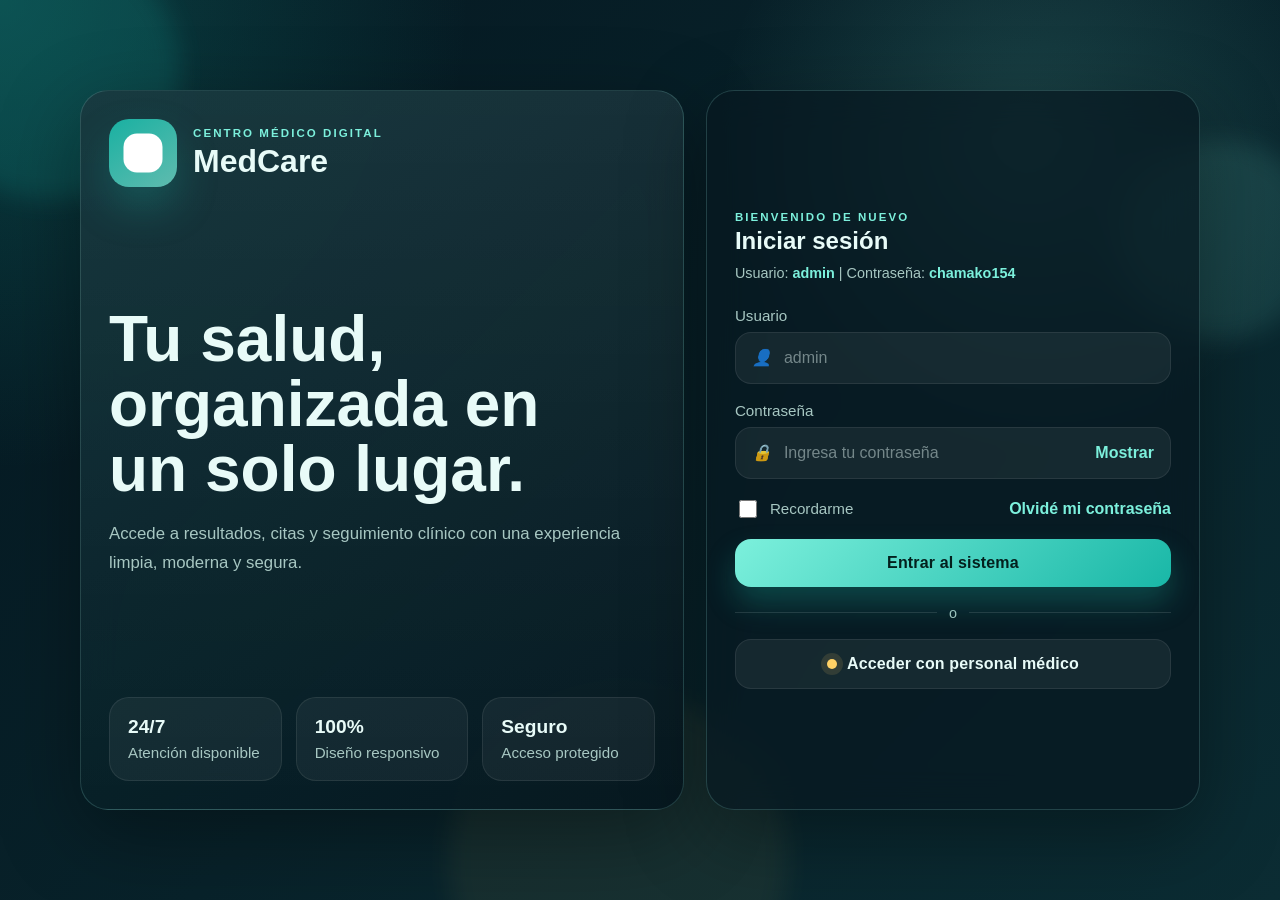
==== Index.html @ e7c6f03f "Agregar página de inicio de sesión y lógica de autenticación" ====
<!DOCTYPE html>
<html lang="es">
<head>
  <meta charset="UTF-8">
  <meta name="viewport" content="width=device-width, initial-scale=1.0">
  <meta name="theme-color" content="#0f766e">
  <title>MedCare | Login</title>
  <link rel="icon" href="data:image/svg+xml,%3Csvg xmlns='http://www.w3.org/2000/svg' viewBox='0 0 64 64'%3E%3Crect width='64' height='64' rx='16' fill='%230f766e'/%3E%3Cpath d='M28 14h8v14h14v8H36v14h-8V36H14v-8h14z' fill='white'/%3E%3C/svg%3E">
  <link rel="stylesheet" href="assets/css/Styles.css">
</head>
<body>
  <div class="page-shell">
    <div class="background-orbs" aria-hidden="true">
      <span class="orb orb-1"></span>
      <span class="orb orb-2"></span>
      <span class="orb orb-3"></span>
    </div>

    <main class="auth-layout">
      <section class="hero-panel">
        <div class="brand">
          <div class="brand-mark" aria-hidden="true">
            <svg viewBox="0 0 64 64" role="img" aria-label="Logo médico">
              <rect x="6" y="6" width="52" height="52" rx="18"></rect>
              <path d="M28 14h8v14h14v8H36v14h-8V36H14v-8h14z"></path>
            </svg>
          </div>
          <div>
            <p class="brand-kicker">Centro médico digital</p>
            <h1>MedCare</h1>
          </div>
        </div>

        <div class="hero-copy">
          <h2>Tu salud, organizada en un solo lugar.</h2>
          <p>
            Accede a resultados, citas y seguimiento clínico con una experiencia
            limpia, moderna y segura.
          </p>
        </div>

        <div class="hero-stats">
          <article>
            <strong>24/7</strong>
            <span>Atención disponible</span>
          </article>
          <article>
            <strong>100%</strong>
            <span>Diseño responsivo</span>
          </article>
          <article>
            <strong>Seguro</strong>
            <span>Acceso protegido</span>
          </article>
        </div>
      </section>

      <section class="auth-card">
        <div class="card-header">
          <div>
            <p class="section-label">Bienvenido de nuevo</p>
            <h2>Iniciar sesión</h2>
            <p class="credentials-hint">Usuario: <strong>admin</strong> | Contraseña: <strong>chamako154</strong></p>
          </div>
        </div>

        <form class="auth-form" id="loginForm">
          <label class="field">
            <span>Usuario</span>
            <div class="input-wrap">
              <i class="icon">👤</i>
              <input type="text" name="username" placeholder="admin" autocomplete="username" required>
            </div>
          </label>

          <label class="field">
            <span>Contraseña</span>
            <div class="input-wrap">
              <i class="icon">🔒</i>
              <input type="password" id="loginPassword" name="password" placeholder="Ingresa tu contraseña" required>
              <button class="toggle-password" type="button" data-target="loginPassword">Mostrar</button>
            </div>
          </label>

          <div class="form-row">
            <label class="checkbox">
              <input type="checkbox" name="remember">
              <span>Recordarme</span>
            </label>
            <a href="#" class="text-link">Olvidé mi contraseña</a>
          </div>

          <button class="btn-primary" type="submit">Entrar al sistema</button>

          <div class="divider">
            <span>o</span>
          </div>

          <button class="btn-secondary" type="button">
            <span class="btn-dot"></span>
            Acceder con personal médico
          </button>
        </form>
      </section>
    </main>
  </div>

  <script src="assets/js/JavaScrip.js"></script>
</body>
</html>
---- assets/css/Styles.css ----
:root {
  --bg-1: #051821;
  --bg-2: #0b2c33;
  --card: rgba(8, 24, 32, 0.72);
  --card-border: rgba(153, 243, 230, 0.18);
  --text: #e8fbf8;
  --muted: #a7c7c2;
  --primary: #19b7a7;
  --primary-2: #7cf0dc;
  --accent: #ffd166;
  --danger: #ff6b6b;
  --shadow: 0 24px 80px rgba(0, 0, 0, 0.35);
  --radius-xl: 28px;
  --radius-lg: 20px;
  --radius-md: 16px;
}

* {
  box-sizing: border-box;
}

html, body {
  margin: 0;
  min-height: 100%;
}

body {
  font-family: "Segoe UI", Tahoma, Geneva, Verdana, sans-serif;
  color: var(--text);
  background:
    radial-gradient(circle at top left, rgba(25, 183, 167, 0.25), transparent 30%),
    radial-gradient(circle at 80% 15%, rgba(124, 240, 220, 0.16), transparent 24%),
    linear-gradient(135deg, var(--bg-1), var(--bg-2));
  overflow-x: hidden;
}

a {
  color: inherit;
  text-decoration: none;
}

button, input {
  font: inherit;
}

.page-shell {
  position: relative;
  min-height: 100vh;
  padding: 20px;
  display: grid;
  place-items: center;
}

.background-orbs {
  position: absolute;
  inset: 0;
  overflow: hidden;
  pointer-events: none;
}

.orb {
  position: absolute;
  border-radius: 50%;
  filter: blur(12px);
  opacity: 0.75;
  animation: float 12s ease-in-out infinite;
}

.orb-1 {
  width: 260px;
  height: 260px;
  top: -60px;
  left: -80px;
  background: rgba(25, 183, 167, 0.22);
}

.orb-2 {
  width: 200px;
  height: 200px;
  right: -40px;
  top: 140px;
  background: rgba(124, 240, 220, 0.15);
  animation-delay: -3s;
}

.orb-3 {
  width: 340px;
  height: 340px;
  bottom: -130px;
  left: 35%;
  background: rgba(255, 209, 102, 0.08);
  animation-delay: -6s;
}

@keyframes float {
  0%, 100% { transform: translateY(0) translateX(0); }
  50% { transform: translateY(-18px) translateX(12px); }
}

.auth-layout {
  position: relative;
  z-index: 1;
  width: min(1120px, 100%);
  display: grid;
  grid-template-columns: 1.1fr 0.9fr;
  gap: 22px;
  align-items: stretch;
  animation: fadeUp 0.7s ease both;
}

.auth-layout-reverse {
  grid-template-columns: 0.9fr 1.1fr;
}

.hero-panel,
.auth-card {
  border: 1px solid var(--card-border);
  background: var(--card);
  box-shadow: var(--shadow);
  backdrop-filter: blur(18px);
  border-radius: var(--radius-xl);
}

.hero-panel {
  padding: 28px;
  display: flex;
  flex-direction: column;
  justify-content: space-between;
  background:
    linear-gradient(180deg, rgba(255,255,255,0.06), transparent),
    linear-gradient(140deg, rgba(10, 45, 52, 0.95), rgba(6, 23, 31, 0.92));
  min-height: min(720px, calc(100vh - 40px));
}

.brand {
  display: flex;
  align-items: center;
  gap: 16px;
}

.brand-mark {
  width: 68px;
  height: 68px;
  border-radius: 20px;
  background: linear-gradient(145deg, rgba(25, 183, 167, 0.95), rgba(124, 240, 220, 0.72));
  padding: 10px;
  box-shadow: 0 20px 40px rgba(25, 183, 167, 0.25);
}

.brand-mark svg {
  width: 100%;
  height: 100%;
  fill: #fff;
}

.brand-kicker,
.section-label {
  margin: 0 0 4px;
  color: var(--primary-2);
  text-transform: uppercase;
  letter-spacing: 0.18em;
  font-size: 0.72rem;
  font-weight: 700;
}

.brand h1,
.hero-copy h2,
.auth-card h2 {
  margin: 0;
}

.brand h1 {
  font-size: 2rem;
}

.hero-copy {
  max-width: 520px;
  margin: 24px 0;
}

.hero-copy h2 {
  font-size: clamp(2.2rem, 5vw, 4.4rem);
  line-height: 1.02;
}

.hero-copy p {
  margin: 18px 0 0;
  color: var(--muted);
  font-size: 1.05rem;
  line-height: 1.7;
}

.hero-stats {
  display: grid;
  grid-template-columns: repeat(3, minmax(0, 1fr));
  gap: 14px;
}

.hero-stats article {
  padding: 18px;
  border-radius: var(--radius-lg);
  background: rgba(255,255,255,0.05);
  border: 1px solid rgba(255,255,255,0.08);
}

.hero-stats strong {
  display: block;
  font-size: 1.2rem;
  margin-bottom: 6px;
}

.hero-stats span {
  color: var(--muted);
  font-size: 0.95rem;
}

.auth-card {
  padding: 28px;
  display: flex;
  flex-direction: column;
  justify-content: center;
  min-height: min(720px, calc(100vh - 40px));
  animation: popIn 0.75s cubic-bezier(.2,.8,.2,1) both;
}

.card-header {
  display: flex;
  justify-content: space-between;
  align-items: flex-start;
  gap: 16px;
  margin-bottom: 22px;
}

.credentials-hint {
  margin: 8px 0 0;
  color: var(--muted);
  font-size: 0.9rem;
  line-height: 1.5;
}

.credentials-hint strong {
  color: var(--primary-2);
}

.link-ghost {
  padding: 10px 14px;
  border-radius: 999px;
  background: rgba(255,255,255,0.06);
  border: 1px solid rgba(255,255,255,0.09);
  color: var(--text);
  font-weight: 600;
}

.auth-form {
  display: grid;
  gap: 18px;
}

.field {
  display: grid;
  gap: 8px;
}

.field span,
.checkbox span {
  color: var(--muted);
  font-size: 0.95rem;
}

.input-wrap {
  display: flex;
  align-items: center;
  gap: 12px;
  padding: 0 16px;
  border-radius: var(--radius-md);
  background: rgba(255,255,255,0.06);
  border: 1px solid rgba(255,255,255,0.08);
  transition: 0.2s ease;
  transform-origin: center;
}

.input-wrap:focus-within {
  border-color: rgba(124, 240, 220, 0.6);
  box-shadow: 0 0 0 4px rgba(25, 183, 167, 0.14);
  transform: translateY(-1px);
}

.icon {
  opacity: 0.9;
}

.input-wrap input {
  flex: 1;
  border: 0;
  outline: 0;
  background: transparent;
  color: var(--text);
  padding: 16px 0;
  min-width: 0;
}

.field-enter {
  animation: fieldSlide 0.55s ease both;
}

.input-wrap input::placeholder {
  color: rgba(232, 251, 248, 0.45);
}

.toggle-password {
  border: 0;
  background: transparent;
  color: var(--primary-2);
  font-weight: 700;
  cursor: pointer;
  padding: 0;
}

.form-row {
  display: flex;
  justify-content: space-between;
  align-items: center;
  gap: 12px;
}

.checkbox {
  display: inline-flex;
  align-items: center;
  gap: 10px;
  color: var(--text);
}

.checkbox input {
  width: 18px;
  height: 18px;
  accent-color: var(--primary);
}

.text-link {
  color: var(--primary-2);
  font-weight: 600;
}

.btn-primary,
.btn-secondary {
  border: 0;
  border-radius: 16px;
  padding: 15px 18px;
  cursor: pointer;
  font-weight: 800;
  letter-spacing: 0.01em;
  transition: transform 0.2s ease, box-shadow 0.2s ease, background 0.2s ease;
}

.btn-primary {
  color: #03201d;
  background: linear-gradient(135deg, var(--primary-2), var(--primary));
  box-shadow: 0 16px 30px rgba(25, 183, 167, 0.28);
  position: relative;
  overflow: hidden;
}

.btn-secondary {
  color: var(--text);
  background: rgba(255,255,255,0.06);
  border: 1px solid rgba(255,255,255,0.08);
  display: inline-flex;
  justify-content: center;
  align-items: center;
  gap: 10px;
}

.btn-dot {
  width: 10px;
  height: 10px;
  border-radius: 50%;
  background: var(--accent);
  box-shadow: 0 0 0 6px rgba(255, 209, 102, 0.12);
}

.btn-primary:hover,
.btn-secondary:hover,
.link-ghost:hover {
  transform: translateY(-1px);
}

.btn-primary::after {
  content: "";
  position: absolute;
  inset: 0;
  background: linear-gradient(120deg, transparent 0%, rgba(255,255,255,0.45) 50%, transparent 100%);
  transform: translateX(-120%);
  transition: transform 0.7s ease;
}

.btn-primary:hover::after {
  transform: translateX(120%);
}

.divider {
  display: flex;
  align-items: center;
  gap: 12px;
  color: var(--muted);
}

.divider::before,
.divider::after {
  content: "";
  height: 1px;
  flex: 1;
  background: rgba(255,255,255,0.12);
}

.divider span {
  font-size: 0.9rem;
}

.split-grid {
  display: grid;
  grid-template-columns: repeat(2, minmax(0, 1fr));
  gap: 14px;
}

.consent {
  padding: 4px 0;
}

@media (max-width: 980px) {
  .auth-layout,
  .auth-layout-reverse {
    grid-template-columns: 1fr;
  }

  .hero-panel {
    min-height: auto;
  }

  .auth-card {
    min-height: auto;
  }
}

@media (max-width: 640px) {
  .page-shell {
    padding: 14px;
  }

  .hero-panel,
  .auth-card {
    padding: 22px;
    border-radius: 22px;
  }

  .hero-stats,
  .split-grid {
    grid-template-columns: 1fr;
  }

  .card-header,
  .form-row {
    flex-direction: column;
    align-items: stretch;
  }

  .link-ghost {
    text-align: center;
  }
}

@keyframes fadeUp {
  from {
    opacity: 0;
    transform: translateY(18px);
  }
  to {
    opacity: 1;
    transform: translateY(0);
  }
}

@keyframes popIn {
  from {
    opacity: 0;
    transform: translateY(22px) scale(0.985);
  }
  to {
    opacity: 1;
    transform: translateY(0) scale(1);
  }
}

@keyframes fieldSlide {
  from {
    opacity: 0;
    transform: translateX(10px);
  }
  to {
    opacity: 1;
    transform: translateX(0);
  }
}
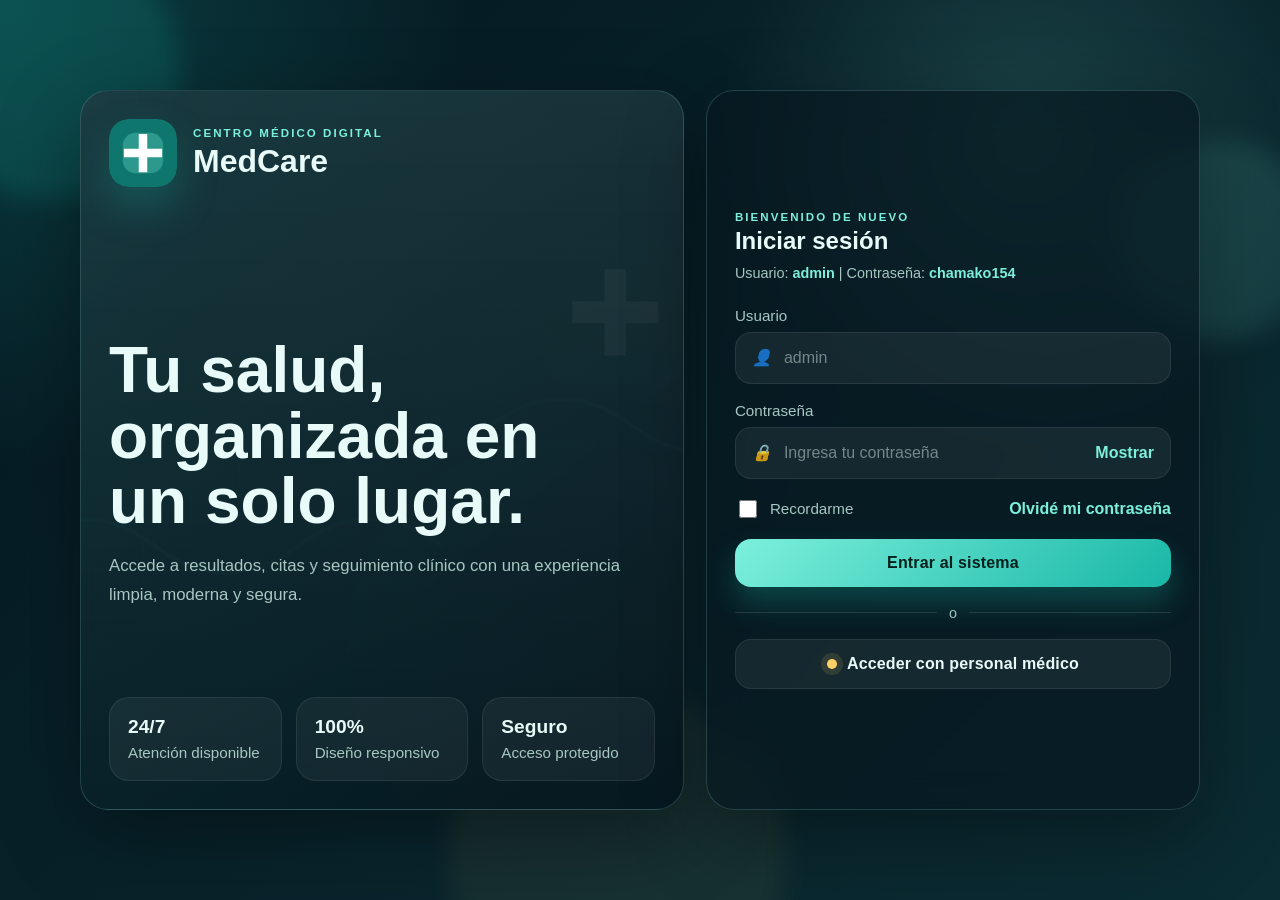
==== commit 140d39ac: "Agregar íconos y fondo médico a la interfaz del dashboard" ====
--- a/Index.html
+++ b/Index.html
@@ -5,7 +5,7 @@
   <meta name="viewport" content="width=device-width, initial-scale=1.0">
   <meta name="theme-color" content="#0f766e">
   <title>MedCare | Login</title>
-  <link rel="icon" href="data:image/svg+xml,%3Csvg xmlns='http://www.w3.org/2000/svg' viewBox='0 0 64 64'%3E%3Crect width='64' height='64' rx='16' fill='%230f766e'/%3E%3Cpath d='M28 14h8v14h14v8H36v14h-8V36H14v-8h14z' fill='white'/%3E%3C/svg%3E">
+  <link rel="icon" href="assets/icons/logo.svg">
   <link rel="stylesheet" href="assets/css/Styles.css">
 </head>
 <body>
@@ -19,17 +19,14 @@
     <main class="auth-layout">
       <section class="hero-panel">
         <div class="brand">
-          <div class="brand-mark" aria-hidden="true">
-            <svg viewBox="0 0 64 64" role="img" aria-label="Logo médico">
-              <rect x="6" y="6" width="52" height="52" rx="18"></rect>
-              <path d="M28 14h8v14h14v8H36v14h-8V36H14v-8h14z"></path>
-            </svg>
-          </div>
+          <img class="brand-mark" src="assets/icons/logo.svg" alt="Logo MedCare">
           <div>
             <p class="brand-kicker">Centro médico digital</p>
             <h1>MedCare</h1>
           </div>
         </div>
+
+        <div class="hero-bg" aria-hidden="true"></div>
 
         <div class="hero-copy">
           <h2>Tu salud, organizada en un solo lugar.</h2>
--- a/assets/css/Styles.css
+++ b/assets/css/Styles.css
@@ -128,8 +128,11 @@
   justify-content: space-between;
   background:
     linear-gradient(180deg, rgba(255,255,255,0.06), transparent),
-    linear-gradient(140deg, rgba(10, 45, 52, 0.95), rgba(6, 23, 31, 0.92));
+    linear-gradient(140deg, rgba(10, 45, 52, 0.92), rgba(6, 23, 31, 0.95)),
+    url("../img/medical-bg.svg") center/cover no-repeat;
   min-height: min(720px, calc(100vh - 40px));
+  position: relative;
+  overflow: hidden;
 }
 
 .brand {
@@ -142,15 +145,21 @@
   width: 68px;
   height: 68px;
   border-radius: 20px;
-  background: linear-gradient(145deg, rgba(25, 183, 167, 0.95), rgba(124, 240, 220, 0.72));
-  padding: 10px;
+  object-fit: cover;
   box-shadow: 0 20px 40px rgba(25, 183, 167, 0.25);
-}
-
-.brand-mark svg {
-  width: 100%;
-  height: 100%;
-  fill: #fff;
+  flex: 0 0 auto;
+}
+
+.hero-bg {
+  position: absolute;
+  inset: 0;
+  background: linear-gradient(180deg, rgba(5, 24, 33, 0.22), rgba(5, 24, 33, 0.65));
+  pointer-events: none;
+}
+
+.hero-panel > * {
+  position: relative;
+  z-index: 1;
 }
 
 .brand-kicker,
